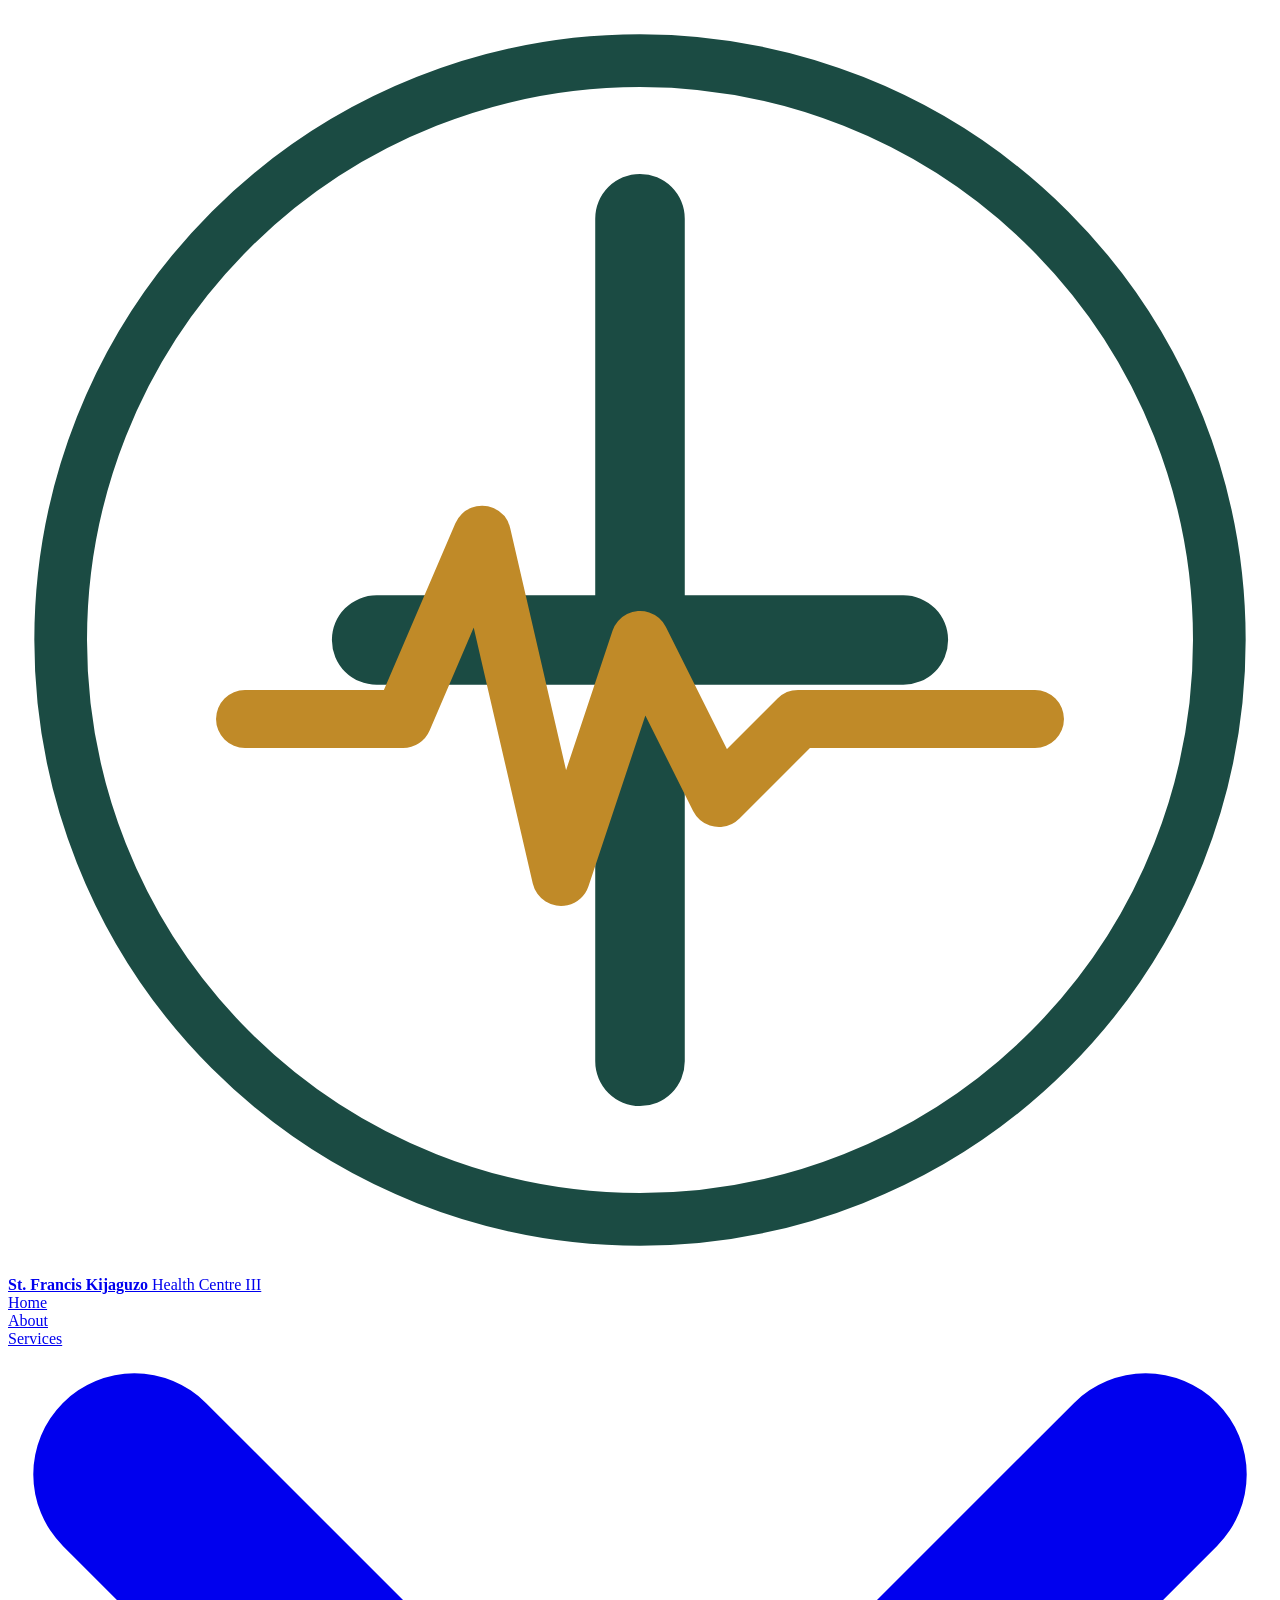
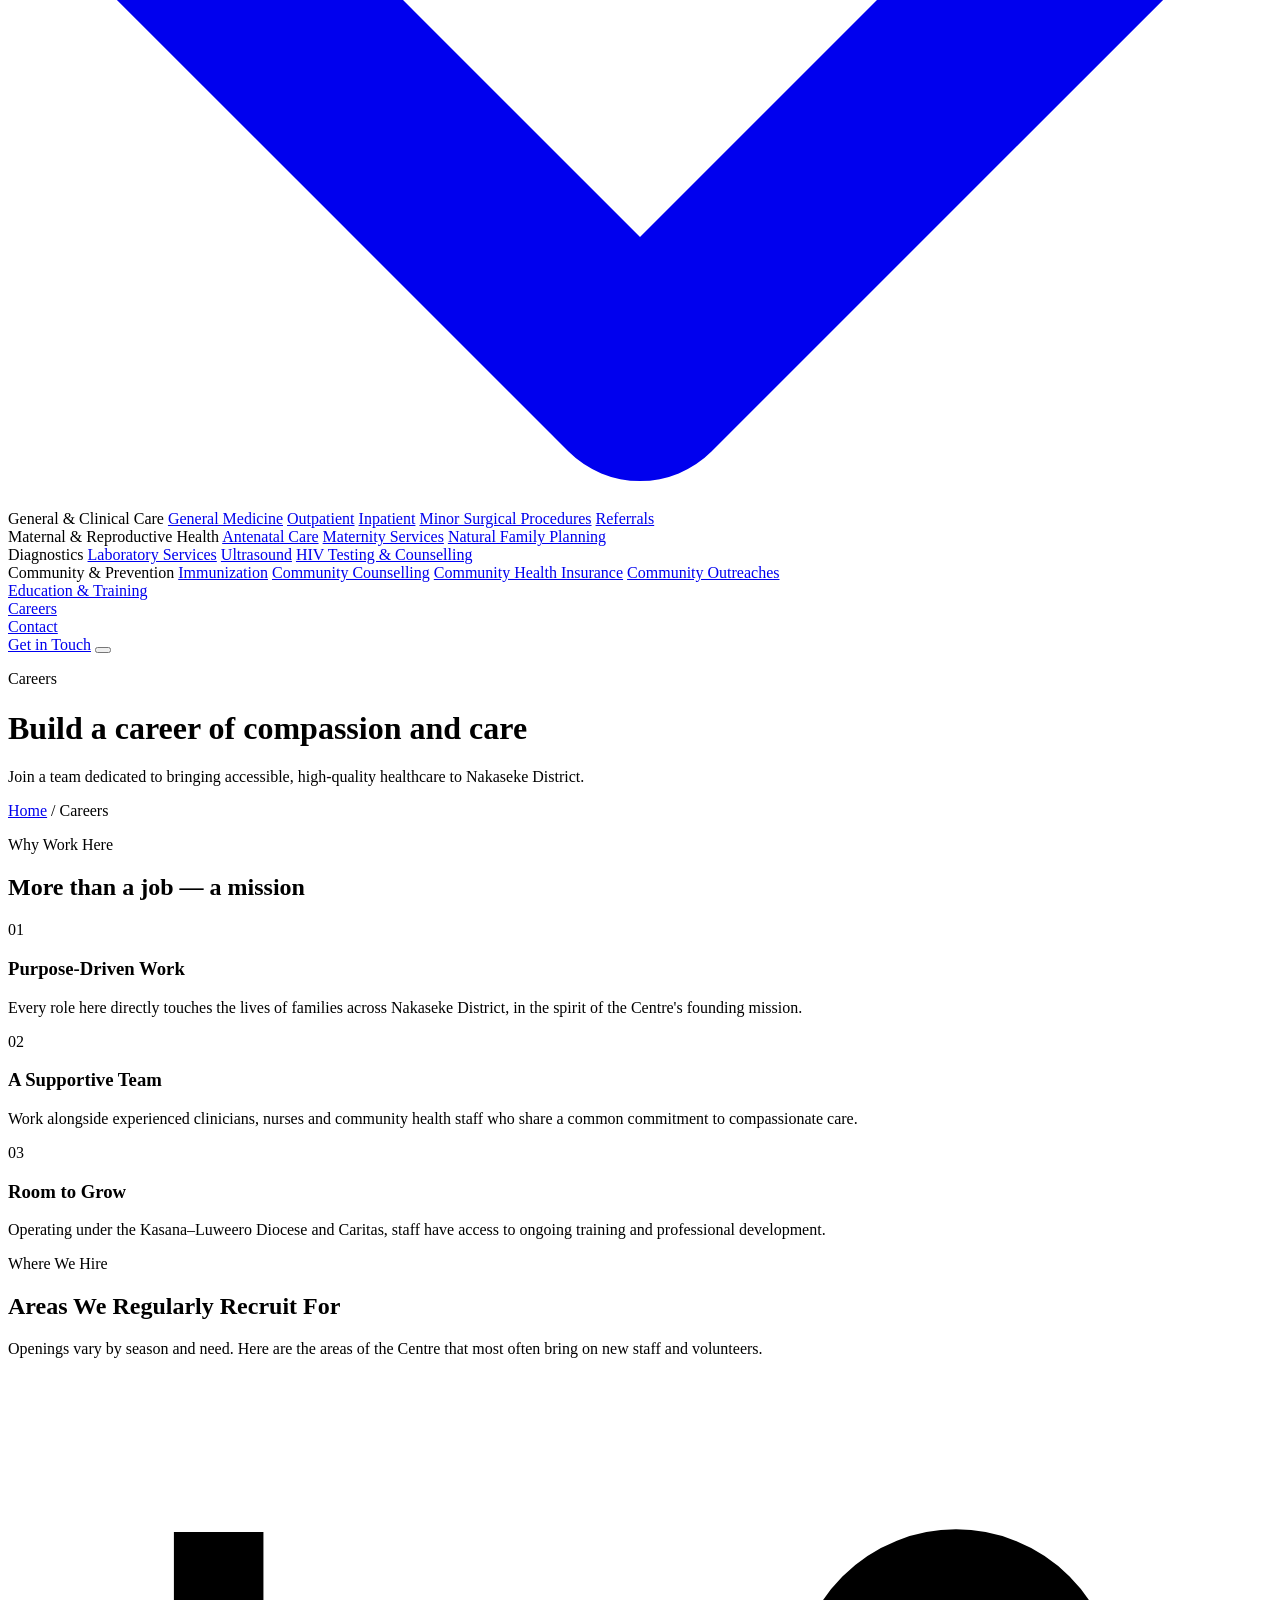
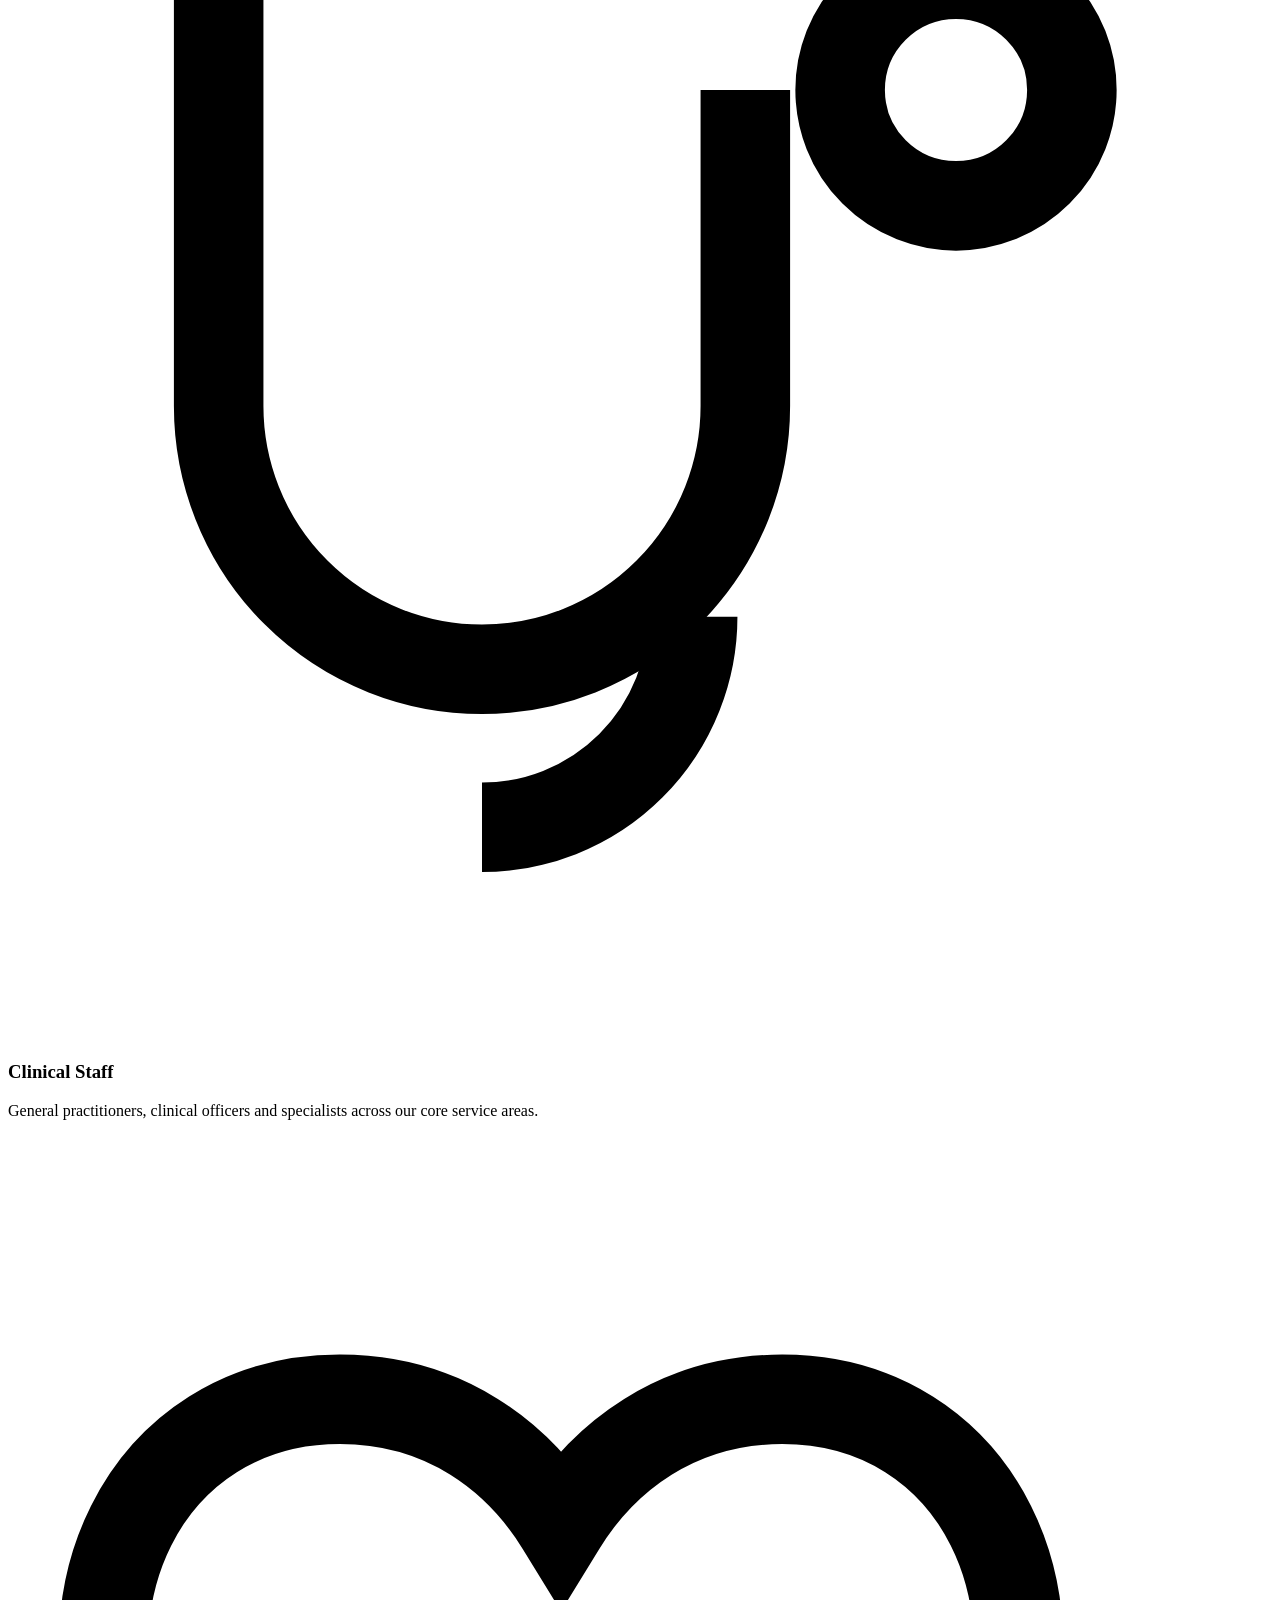
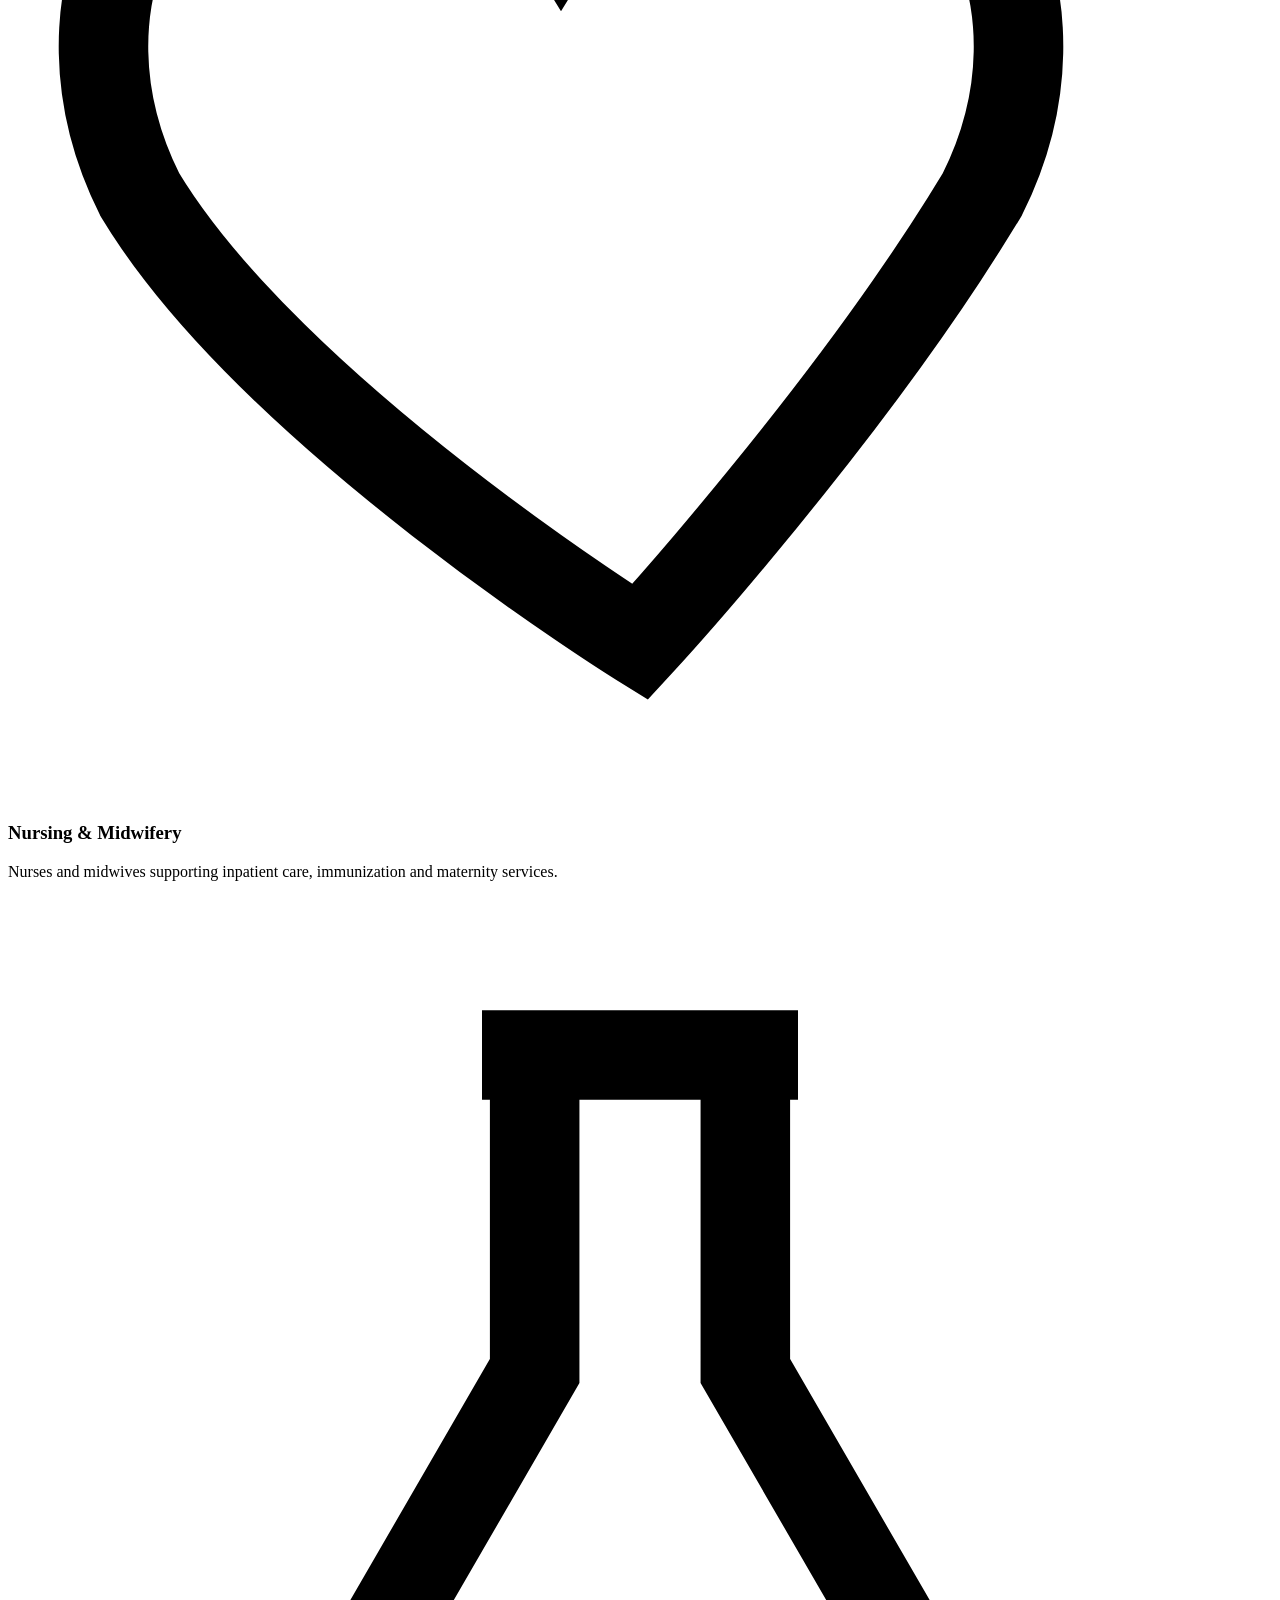
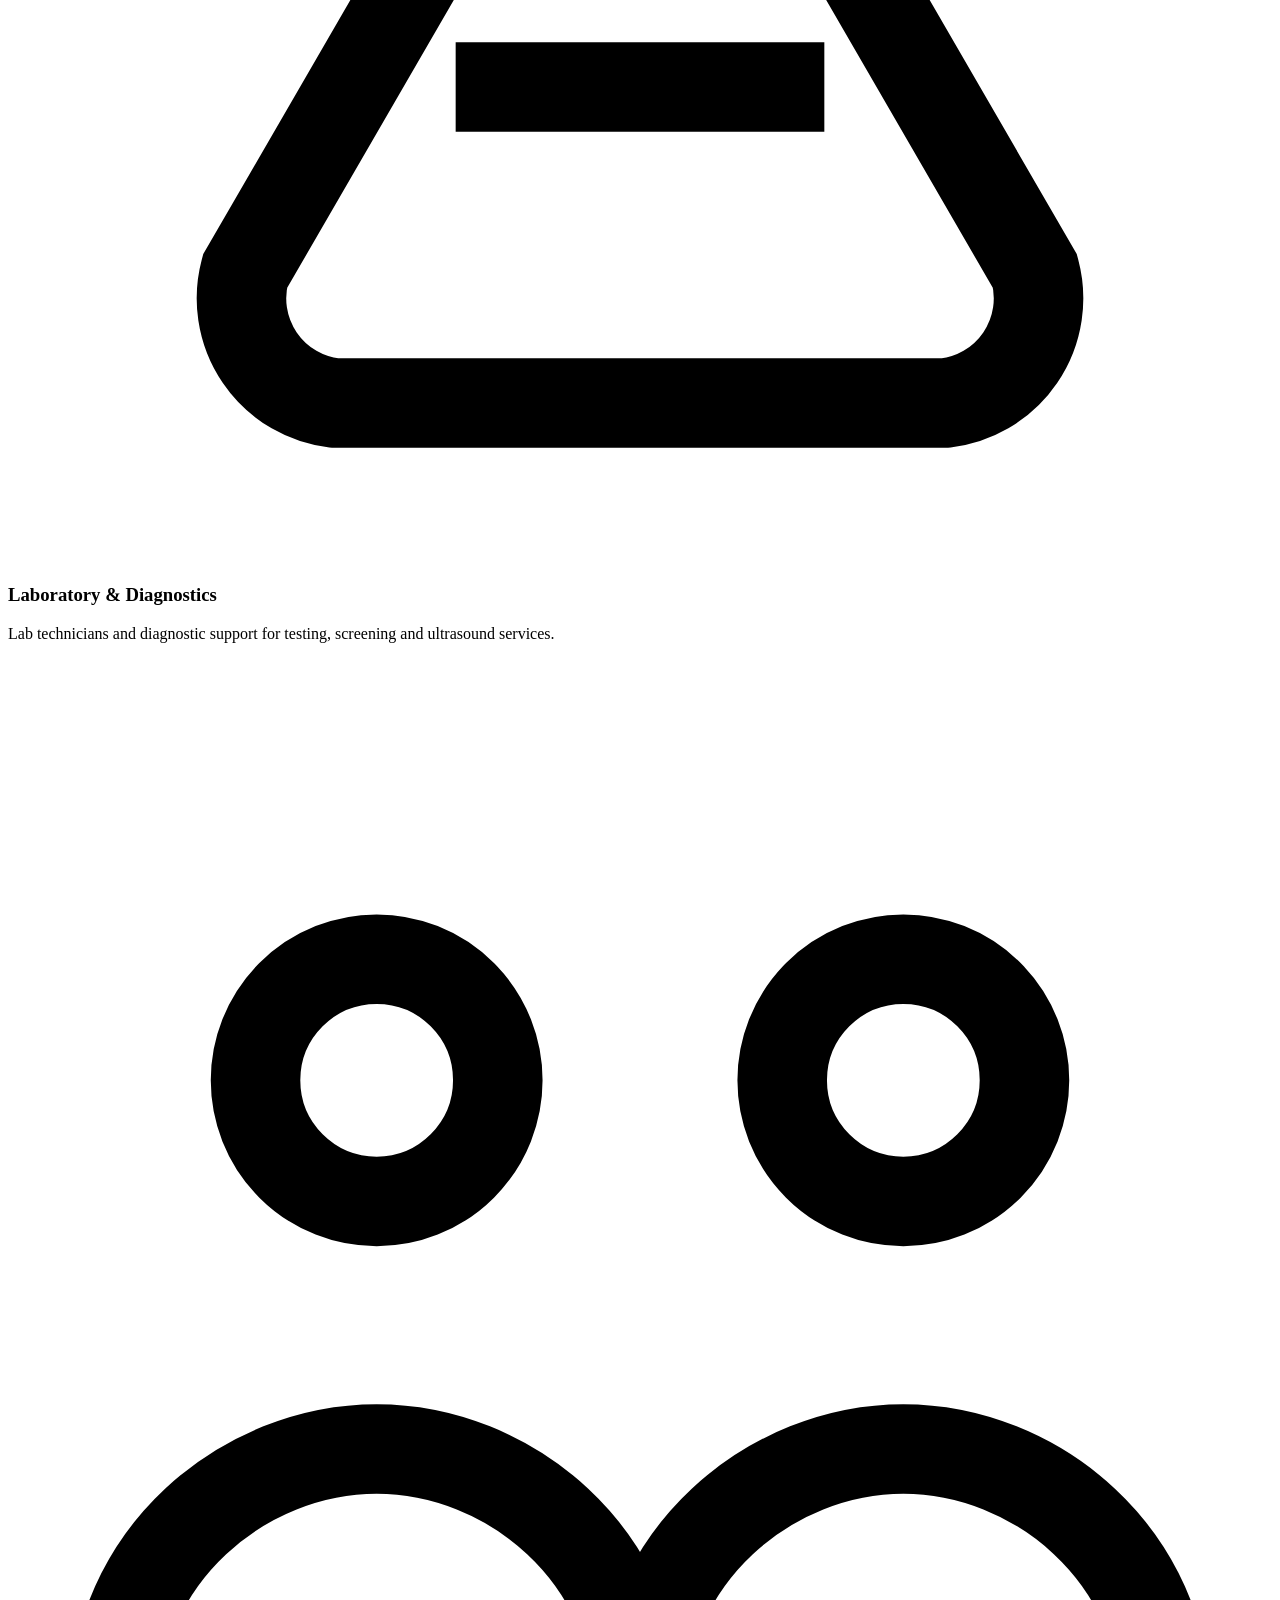
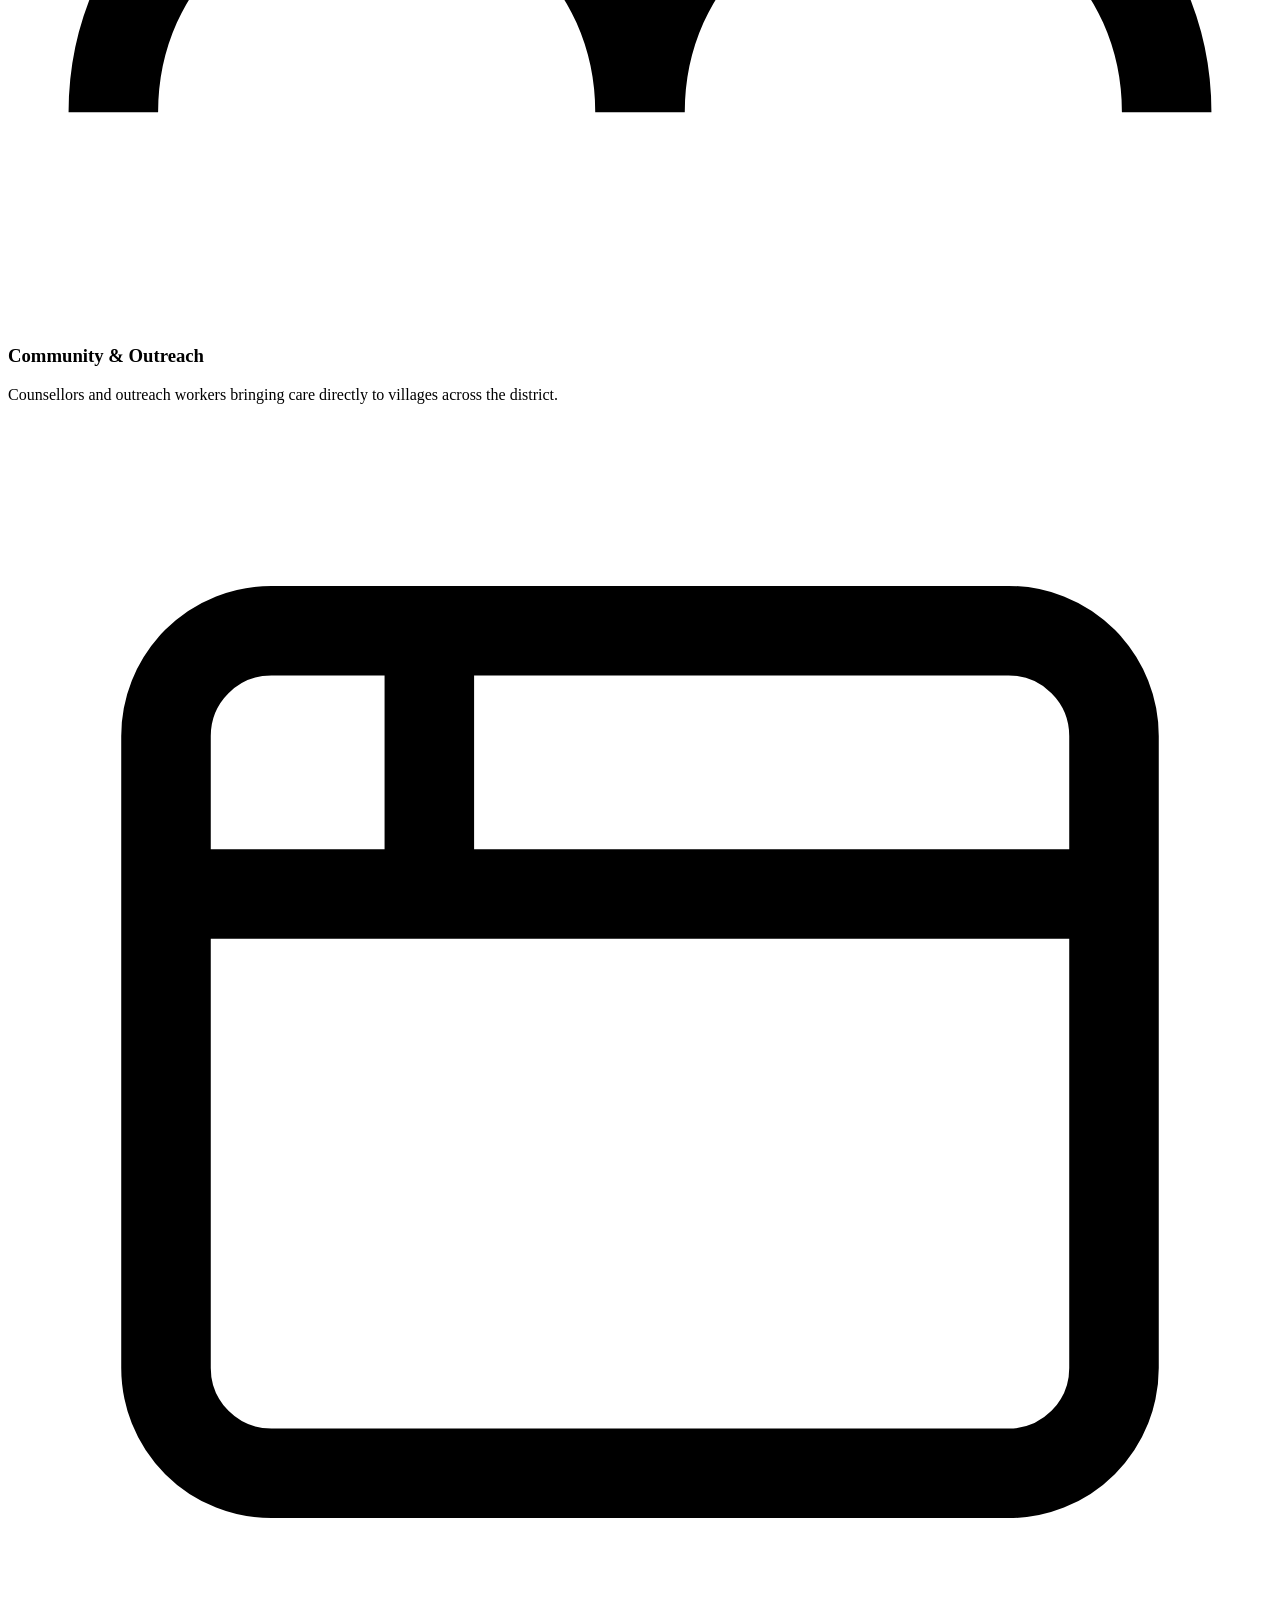
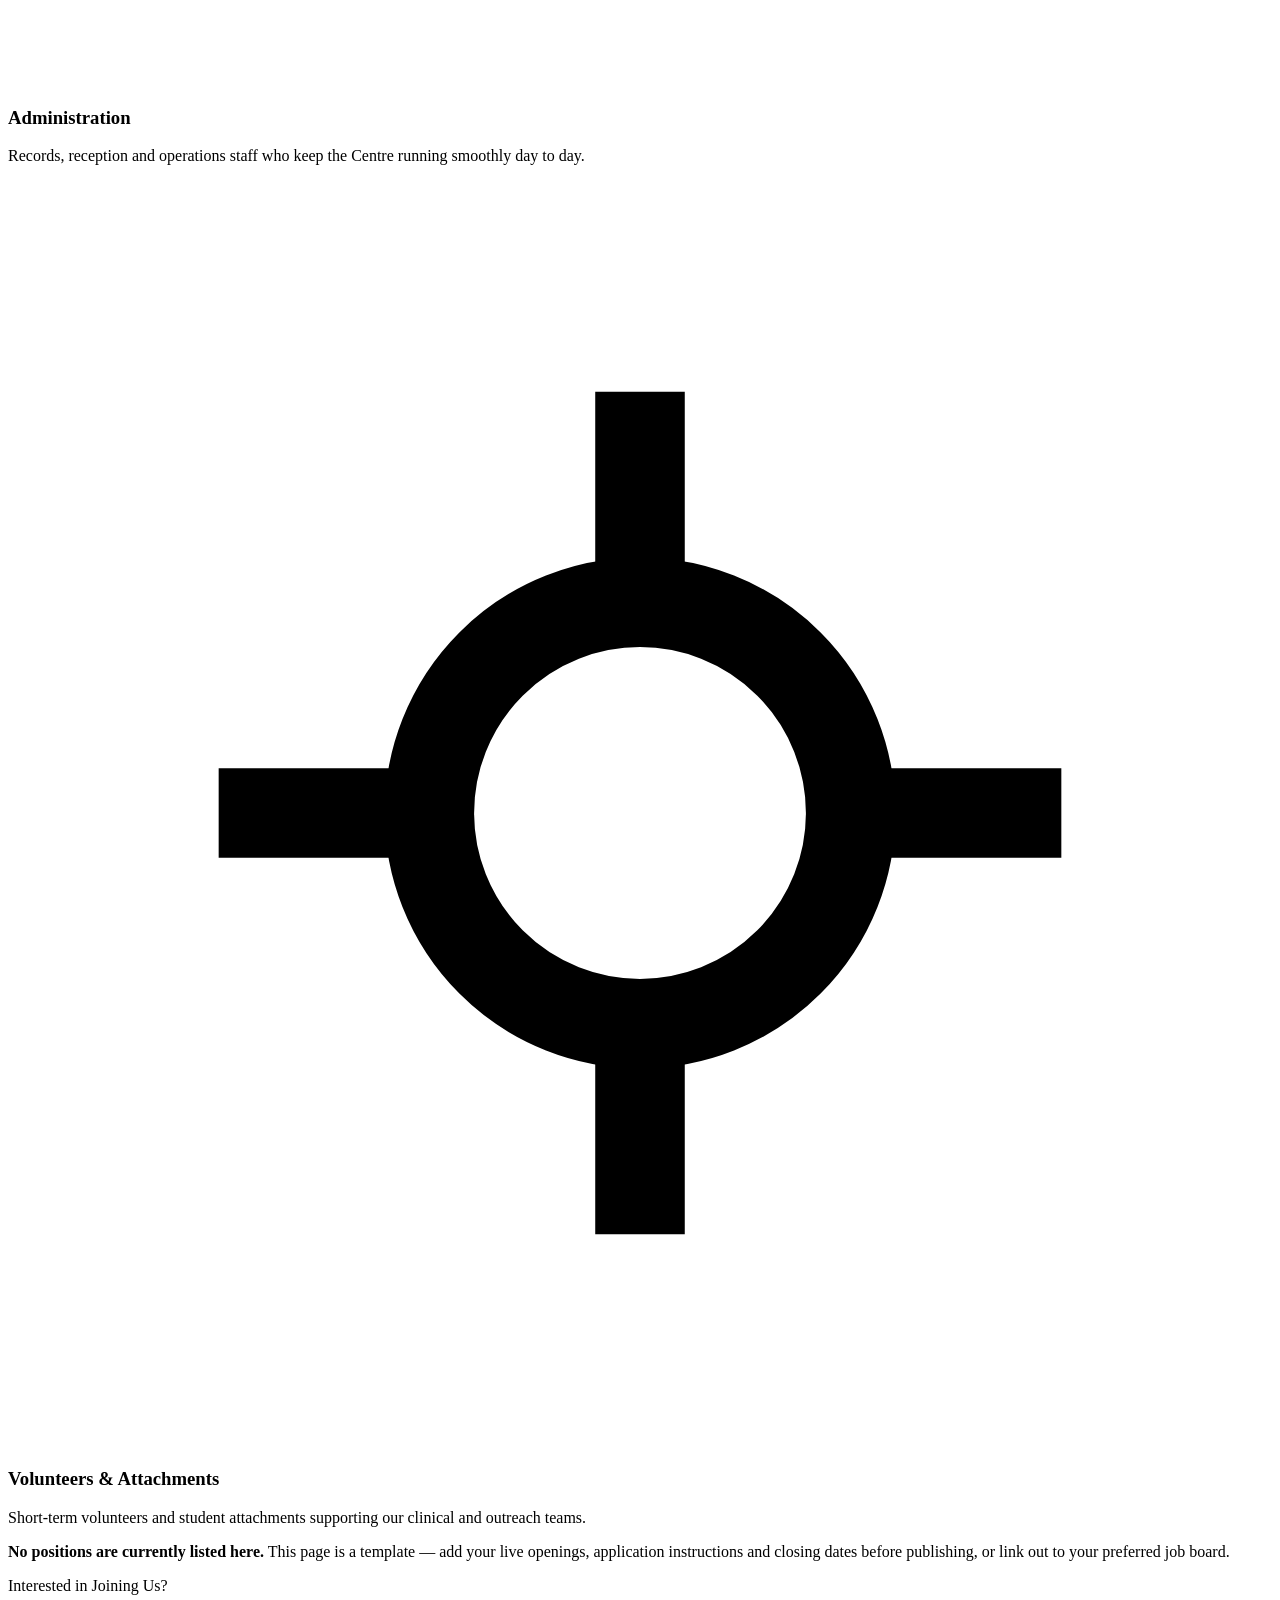
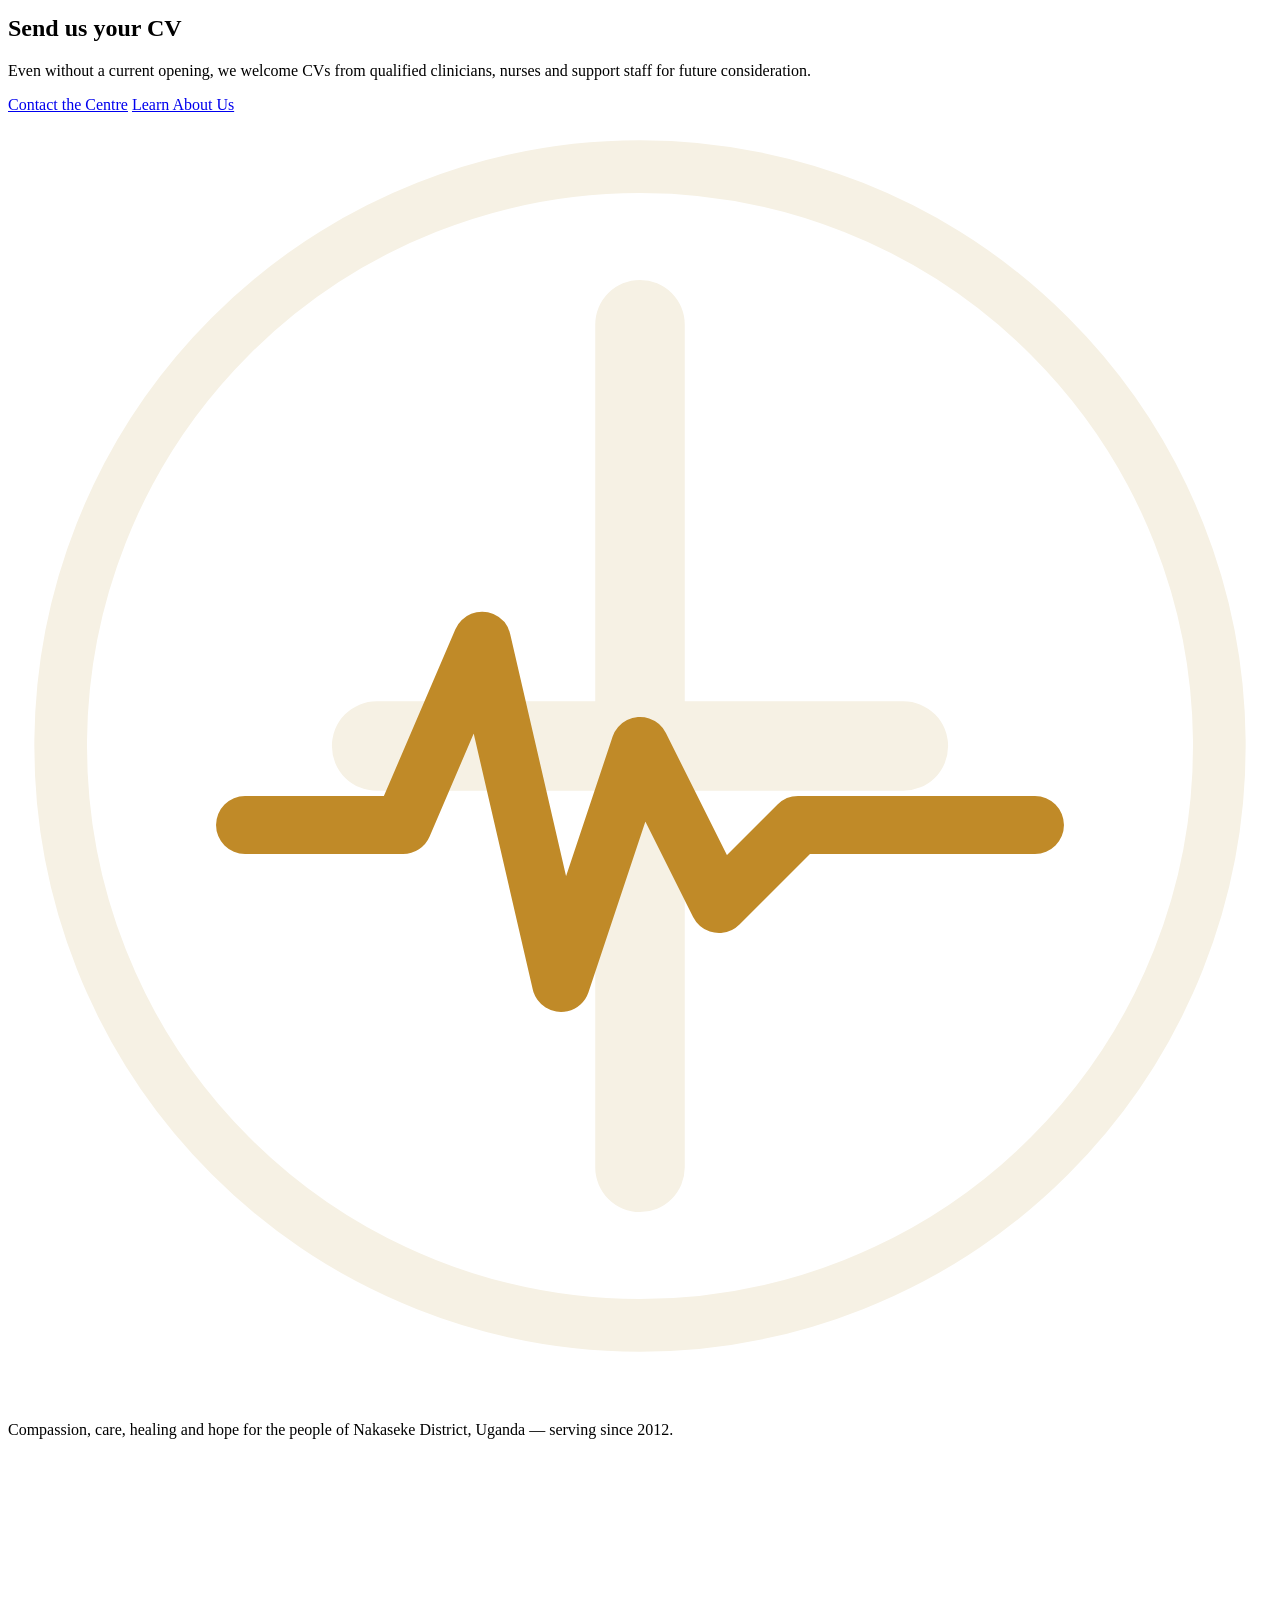
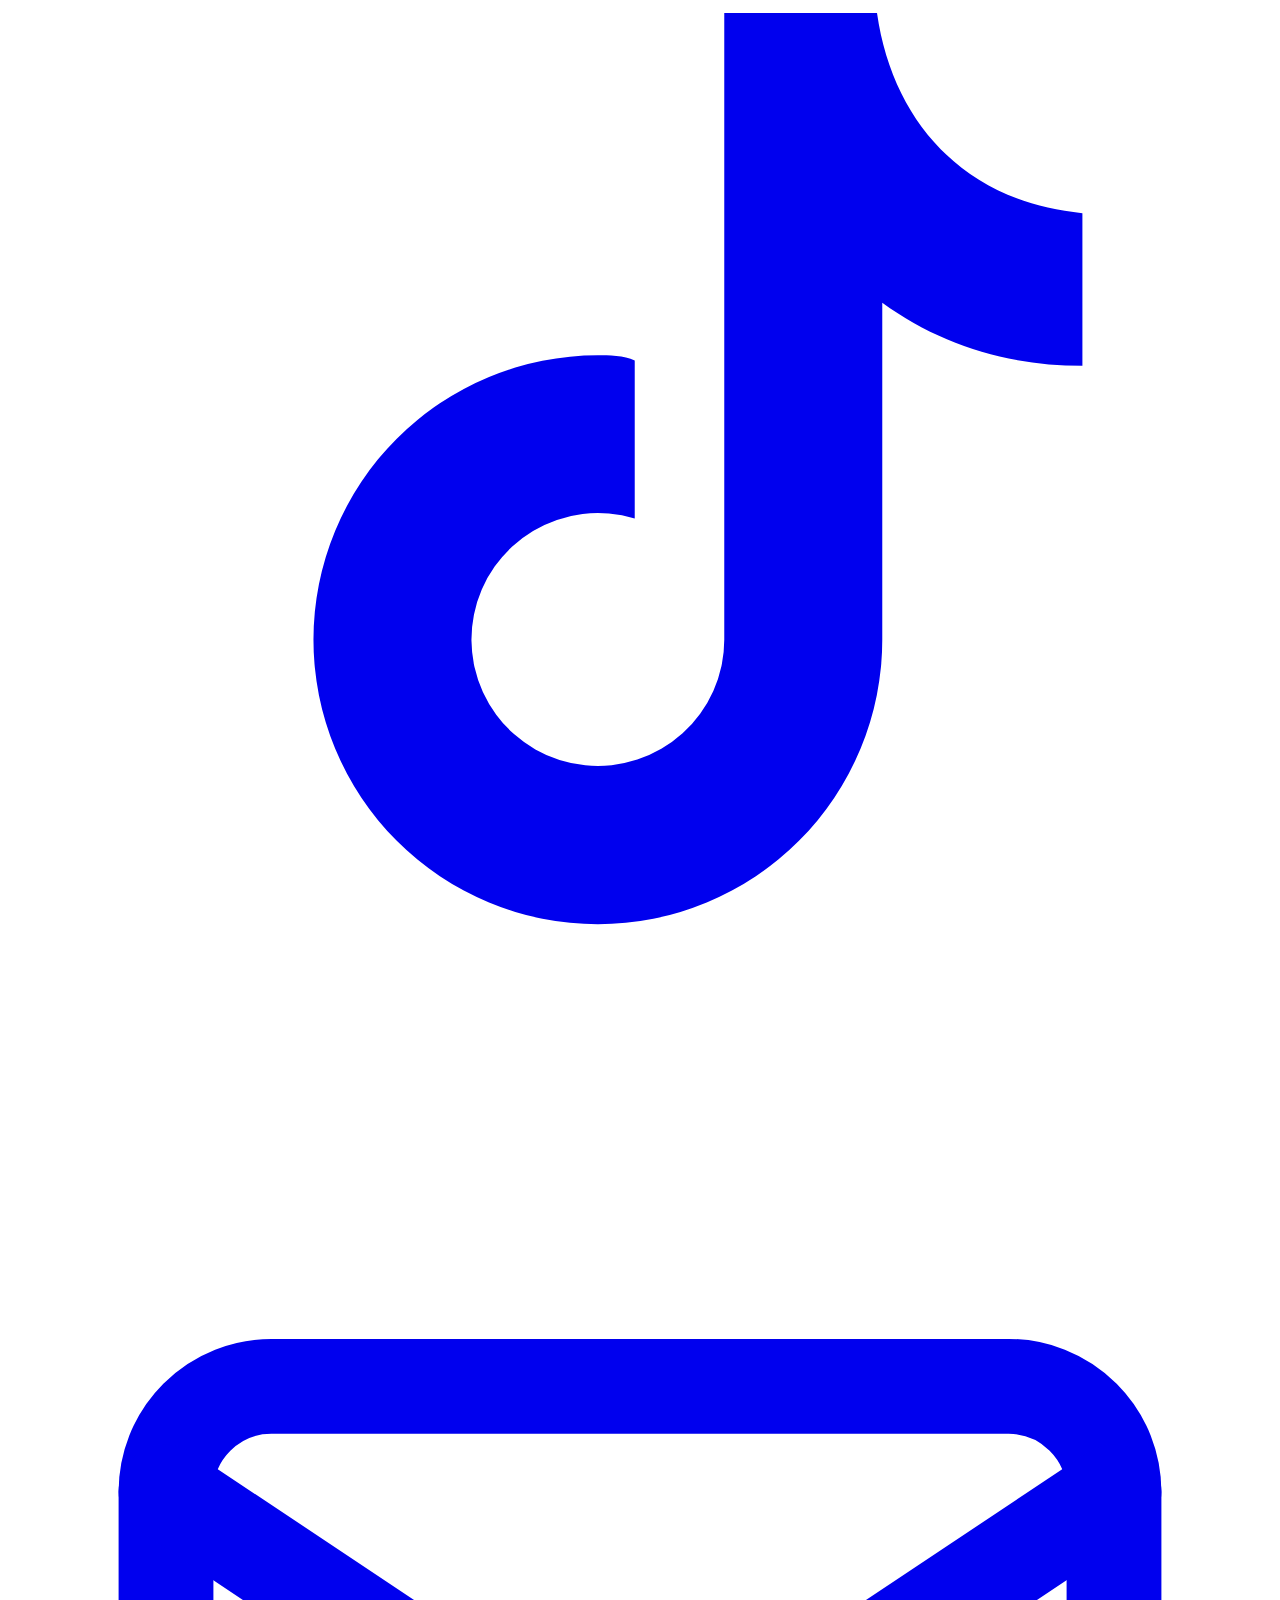
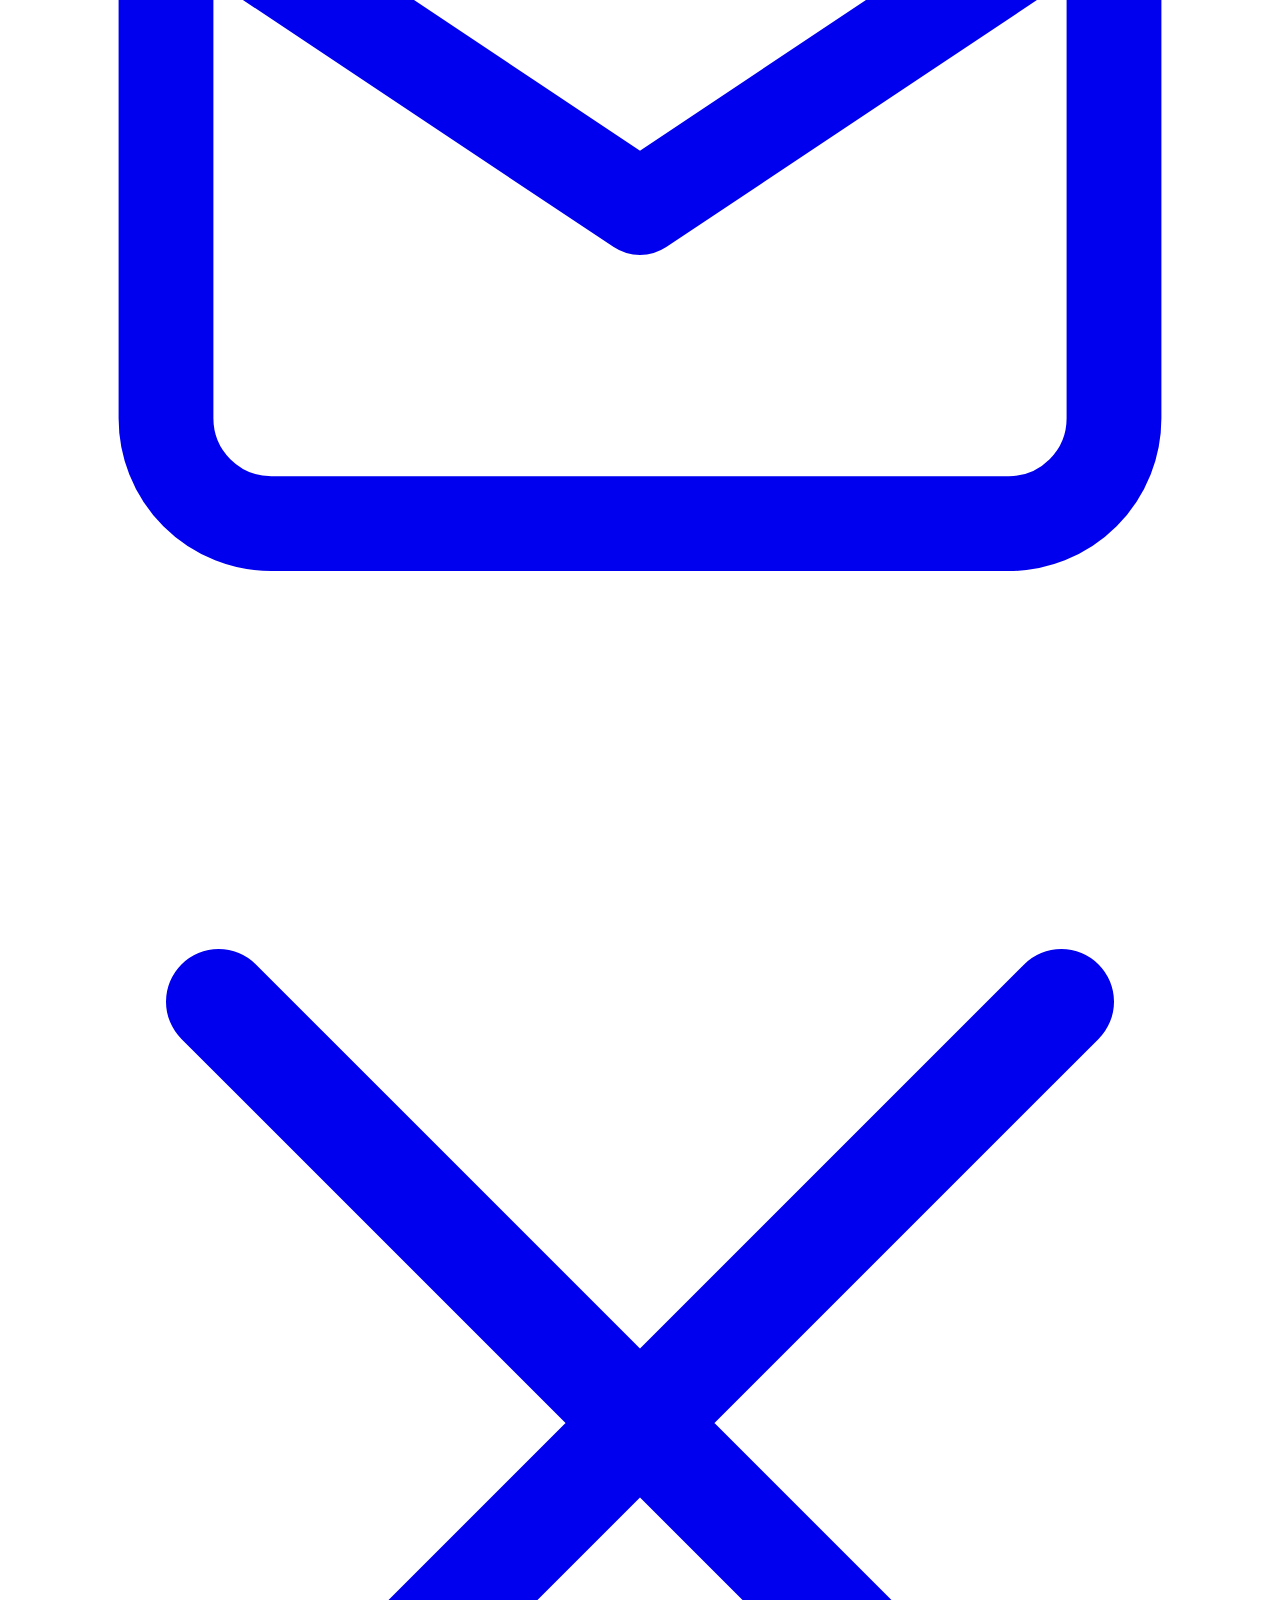
==== careers.html @ aebe0451 "Add files via upload" ====
<!DOCTYPE html>
<html lang="en">
<head>
<meta charset="UTF-8">
<meta name="viewport" content="width=device-width, initial-scale=1">
<title>Careers &mdash; St. Francis Kijaguzo Health Centre III</title>
<link rel="preconnect" href="https://fonts.googleapis.com">
<link rel="preconnect" href="https://fonts.gstatic.com" crossorigin>
<link href="https://fonts.googleapis.com/css2?family=Fraunces:opsz,wght@9..144,300;9..144,400;9..144,500;9..144,600;9..144,700&family=Source+Sans+3:wght@400;500;600;700&display=swap" rel="stylesheet">
<link rel="stylesheet" href="css/base.css">
<link rel="stylesheet" href="css/careers.css">
</head>
<body>

<header id="siteHeader">
  <div class="nav">
    <a class="brand" href="index.html">
      <svg viewBox="0 0 48 48" fill="none" xmlns="http://www.w3.org/2000/svg">
        <circle cx="24" cy="24" r="22" stroke="#1b4b43" stroke-width="2"/>
        <path d="M24 8 L24 40 M14 24 L34 24" stroke="#1b4b43" stroke-width="3.4" stroke-linecap="round"/>
        <path d="M9 27 L15 27 L18 20 L21 33 L24 24 L27 30 L30 27 L39 27" stroke="#c08a28" stroke-width="2.2" stroke-linecap="round" stroke-linejoin="round" fill="none"/>
      </svg>
      <span class="brand-text">
        <strong>St. Francis Kijaguzo</strong>
        <span>Health Centre III</span>
      </span>
    </a>
    <nav class="links">
      <div class="nav-item"><a href="index.html">Home</a></div>
      <div class="nav-item"><a href="about.html">About</a></div>
      <div class="nav-item has-dropdown">
        <a href="services.html">Services
          <svg class="caret" viewBox="0 0 10 6" fill="none"><path d="M1 1l4 4 4-4" stroke="currentColor" stroke-width="1.6" stroke-linecap="round" stroke-linejoin="round"/></svg>
        </a>
        <div class="dropdown">
          <div class="dd-col">
            <span class="dd-heading">General &amp; Clinical Care</span>
            <a href="services.html#general-care">General Medicine</a>
            <a href="services.html#general-care">Outpatient</a>
            <a href="services.html#general-care">Inpatient</a>
            <a href="services.html#general-care">Minor Surgical Procedures</a>
            <a href="services.html#general-care">Referrals</a>
          </div>
          <div class="dd-col">
            <span class="dd-heading">Maternal &amp; Reproductive Health</span>
            <a href="services.html#maternal-health">Antenatal Care</a>
            <a href="services.html#maternal-health">Maternity Services</a>
            <a href="services.html#maternal-health">Natural Family Planning</a>
          </div>
          <div class="dd-col">
            <span class="dd-heading">Diagnostics</span>
            <a href="services.html#diagnostics">Laboratory Services</a>
            <a href="services.html#diagnostics">Ultrasound</a>
            <a href="services.html#diagnostics">HIV Testing &amp; Counselling</a>
          </div>
          <div class="dd-col">
            <span class="dd-heading">Community &amp; Prevention</span>
            <a href="services.html#community">Immunization</a>
            <a href="services.html#community">Community Counselling</a>
            <a href="services.html#community">Community Health Insurance</a>
            <a href="services.html#community">Community Outreaches</a>
          </div>
        </div>
      </div>
      <div class="nav-item"><a href="education-training.html">Education &amp; Training</a></div>
      <div class="nav-item"><a href="careers.html" class="active">Careers</a></div>
      <div class="nav-item"><a href="contact.html">Contact</a></div>
    </nav>
    <a class="cta-btn header-cta" href="contact.html">Get in Touch</a>
    <button class="burger" id="burgerBtn" aria-label="Toggle menu" aria-expanded="false">
      <span></span><span></span><span></span>
    </button>
  </div>
</header>

<main>

  <div class="page-banner">
    <div class="wrap reveal in">
      <p class="eyebrow">Careers</p>
      <h1>Build a career of compassion and care</h1>
      <p>Join a team dedicated to bringing accessible, high-quality healthcare to Nakaseke District.</p>
      <div class="crumb"><a href="index.html">Home</a> / <span>Careers</span></div>
    </div>
  </div>

  <section class="why-work">
    <div class="wrap">
      <div class="section-head reveal">
        <p class="eyebrow">Why Work Here</p>
        <h2>More than a job &mdash; a mission</h2>
      </div>
      <div class="why-grid reveal">
        <div class="why-card">
          <div class="num">01</div>
          <h3>Purpose-Driven Work</h3>
          <p>Every role here directly touches the lives of families across Nakaseke District, in the spirit of the Centre's founding mission.</p>
        </div>
        <div class="why-card">
          <div class="num">02</div>
          <h3>A Supportive Team</h3>
          <p>Work alongside experienced clinicians, nurses and community health staff who share a common commitment to compassionate care.</p>
        </div>
        <div class="why-card">
          <div class="num">03</div>
          <h3>Room to Grow</h3>
          <p>Operating under the Kasana&ndash;Luweero Diocese and Caritas, staff have access to ongoing training and professional development.</p>
        </div>
      </div>
    </div>
  </section>

  <section class="areas">
    <div class="wrap">
      <div class="section-head reveal">
        <p class="eyebrow">Where We Hire</p>
        <h2>Areas We Regularly Recruit For</h2>
        <p>Openings vary by season and need. Here are the areas of the Centre that most often bring on new staff and volunteers.</p>
      </div>
      <div class="area-grid reveal">
        <div class="area-card">
          <svg class="ic" viewBox="0 0 24 24" fill="none" stroke="currentColor" stroke-width="1.7"><path d="M4 3v9a5 5 0 0 0 10 0V6"/><circle cx="18" cy="6" r="2.2"/><path d="M9 20a4 4 0 0 0 4-4"/></svg>
          <h3>Clinical Staff</h3>
          <p>General practitioners, clinical officers and specialists across our core service areas.</p>
        </div>
        <div class="area-card">
          <svg class="ic" viewBox="0 0 24 24" fill="none" stroke="currentColor" stroke-width="1.7"><path d="M12 21s-7-4.35-9.5-8.5C.7 8.9 2.6 5 6.3 5c2 0 3.4 1.1 4.2 2.4C11.3 6.1 12.7 5 14.7 5c3.7 0 5.6 3.9 3.8 7.5C16 16.65 12 21 12 21z"/></svg>
          <h3>Nursing &amp; Midwifery</h3>
          <p>Nurses and midwives supporting inpatient care, immunization and maternity services.</p>
        </div>
        <div class="area-card">
          <svg class="ic" viewBox="0 0 24 24" fill="none" stroke="currentColor" stroke-width="1.7"><path d="M9 3h6M10 3v6l-5.5 9.5A2 2 0 0 0 6.2 21h11.6a2 2 0 0 0 1.7-2.5L14 9V3"/><path d="M8.5 15h7"/></svg>
          <h3>Laboratory &amp; Diagnostics</h3>
          <p>Lab technicians and diagnostic support for testing, screening and ultrasound services.</p>
        </div>
        <div class="area-card">
          <svg class="ic" viewBox="0 0 24 24" fill="none" stroke="currentColor" stroke-width="1.7"><circle cx="7" cy="8" r="2.3"/><circle cx="17" cy="8" r="2.3"/><path d="M2 20c0-3 2.5-5 5-5s5 2 5 5M12 20c0-3 2.5-5 5-5s5 2 5 5"/></svg>
          <h3>Community &amp; Outreach</h3>
          <p>Counsellors and outreach workers bringing care directly to villages across the district.</p>
        </div>
        <div class="area-card">
          <svg class="ic" viewBox="0 0 24 24" fill="none" stroke="currentColor" stroke-width="1.7"><rect x="3" y="4" width="18" height="16" rx="2"/><path d="M3 9h18M8 4v5"/></svg>
          <h3>Administration</h3>
          <p>Records, reception and operations staff who keep the Centre running smoothly day to day.</p>
        </div>
        <div class="area-card">
          <svg class="ic" viewBox="0 0 24 24" fill="none" stroke="currentColor" stroke-width="1.7"><path d="M4 4l16 16M20 4L4 20" opacity="0"/><path d="M12 4v4M12 16v4M4 12h4M16 12h4"/><circle cx="12" cy="12" r="4"/></svg>
          <h3>Volunteers &amp; Attachments</h3>
          <p>Short-term volunteers and student attachments supporting our clinical and outreach teams.</p>
        </div>
      </div>
      <div class="notice reveal">
        <strong>No positions are currently listed here.</strong> This page is a template &mdash; add your live openings, application instructions and closing dates before publishing, or link out to your preferred job board.
      </div>
    </div>
  </section>

  <section class="apply-cta">
    <div class="wrap inner reveal">
      <p class="eyebrow" style="color:var(--gold);">Interested in Joining Us?</p>
      <h2>Send us your CV</h2>
      <p>Even without a current opening, we welcome CVs from qualified clinicians, nurses and support staff for future consideration.</p>
      <div class="btnrow">
        <a class="cta-btn" href="contact.html">Contact the Centre</a>
        <a class="cta-outline" href="about.html">Learn About Us</a>
      </div>
    </div>
  </section>

</main>

<footer>
  <div class="wrap">
    <div class="f-brand">
      <svg viewBox="0 0 48 48" fill="none" xmlns="http://www.w3.org/2000/svg">
        <circle cx="24" cy="24" r="22" stroke="#f6f1e4" stroke-width="2"/>
        <path d="M24 8 L24 40 M14 24 L34 24" stroke="#f6f1e4" stroke-width="3.4" stroke-linecap="round"/>
        <path d="M9 27 L15 27 L18 20 L21 33 L24 24 L27 30 L30 27 L39 27" stroke="#c08a28" stroke-width="2.2" stroke-linecap="round" stroke-linejoin="round" fill="none"/>
      </svg>
      <div>
        <strong style="font-family:'Fraunces',serif;color:#fff;font-size:18px;">St. Francis Kijaguzo Health Centre III</strong>
        <p>Compassion, care, healing and hope for the people of Nakaseke District, Uganda &mdash; serving since 2012.</p>
        <div class="f-social" aria-label="Social media">
          <a href="#" target="_blank" rel="noopener" aria-label="TikTok">
            <svg viewBox="0 0 24 24" fill="currentColor"><path d="M16.5 3c.3 2.1 1.7 3.6 3.9 3.8v2.9c-1.4 0-2.7-.4-3.8-1.2v6.4a5.4 5.4 0 1 1-5.4-5.4c.2 0 .5 0 .7.1v3a2.4 2.4 0 1 0 1.7 2.3V3h3z"/></svg>
          </a>
          <a href="#" aria-label="Email">
            <svg viewBox="0 0 24 24" fill="none" stroke="currentColor" stroke-width="1.8" stroke-linecap="round" stroke-linejoin="round"><rect x="3" y="5" width="18" height="14" rx="2"/><path d="M3 7l9 6 9-6"/></svg>
          </a>
          <a href="#" target="_blank" rel="noopener" aria-label="X (Twitter)">
            <svg viewBox="0 0 24 24" fill="none" stroke="currentColor" stroke-width="2" stroke-linecap="round"><path d="M4 4l16 16M20 4L4 20"/></svg>
          </a>
          <a href="#" target="_blank" rel="noopener" aria-label="WhatsApp">
            <svg viewBox="0 0 24 24" fill="currentColor"><path d="M12 2a10 10 0 0 0-8.6 15L2 22l5.2-1.4A10 10 0 1 0 12 2zm5.6 14.3c-.2.7-1.4 1.3-2 1.4-.5.1-1.2.2-3.8-.8-3.2-1.3-5.3-4.5-5.5-4.7-.2-.2-1.3-1.7-1.3-3.3 0-1.6.8-2.3 1.1-2.7.3-.3.7-.4 1-.4h.7c.2 0 .5 0 .7.6.3.7.9 2.2 1 2.4.1.2.2.4 0 .6-.1.2-.2.4-.4.6l-.5.6c-.2.2-.3.4-.1.7.2.3.9 1.5 2 2.4 1.4 1.2 2.5 1.6 2.9 1.8.3.1.5.1.7-.1.2-.2.7-.8.9-1.1.2-.3.4-.2.7-.1.3.1 1.8.9 2.1 1 .3.1.5.2.6.3.1.2.1.9-.1 1.6z"/></svg>
          </a>
          <a href="#" target="_blank" rel="noopener" aria-label="Facebook">
            <svg viewBox="0 0 24 24" fill="currentColor"><path d="M13.5 21v-8.2h2.7l.4-3.2h-3.1V7.5c0-.9.3-1.6 1.6-1.6h1.7V3.1C16.5 3 15.5 3 14.4 3c-2.5 0-4.2 1.5-4.2 4.3v2.3H7.5v3.2h2.7V21h3.3z"/></svg>
          </a>
        </div>
      </div>
    </div>
    <div>
      <h4>Explore</h4>
      <ul>
        <li><a href="index.html">Home</a></li>
        <li><a href="about.html">About Us</a></li>
        <li><a href="services.html">Services</a></li>
        <li><a href="education-training.html">Education &amp; Training</a></li>
        <li><a href="careers.html">Careers</a></li>
        <li><a href="contact.html">Contact Us</a></li>
      </ul>
    </div>
    <div>
      <h4>Our Services</h4>
      <ul>
        <li><a href="services.html#general-care">General &amp; Clinical Care</a></li>
        <li><a href="services.html#maternal-health">Maternal Health</a></li>
        <li><a href="services.html#diagnostics">Diagnostics</a></li>
        <li><a href="services.html#community">Community &amp; Prevention</a></li>
      </ul>
    </div>
  </div>
  <div class="f-bottom">
    <span>&copy; 2026 St. Francis Kijaguzo Health Centre III. All rights reserved.</span>
    <span>Semuto Town Council, Nakaseke District, Uganda</span>
  </div>
</footer>

<script src="js/main.js"></script>
</body>
</html>
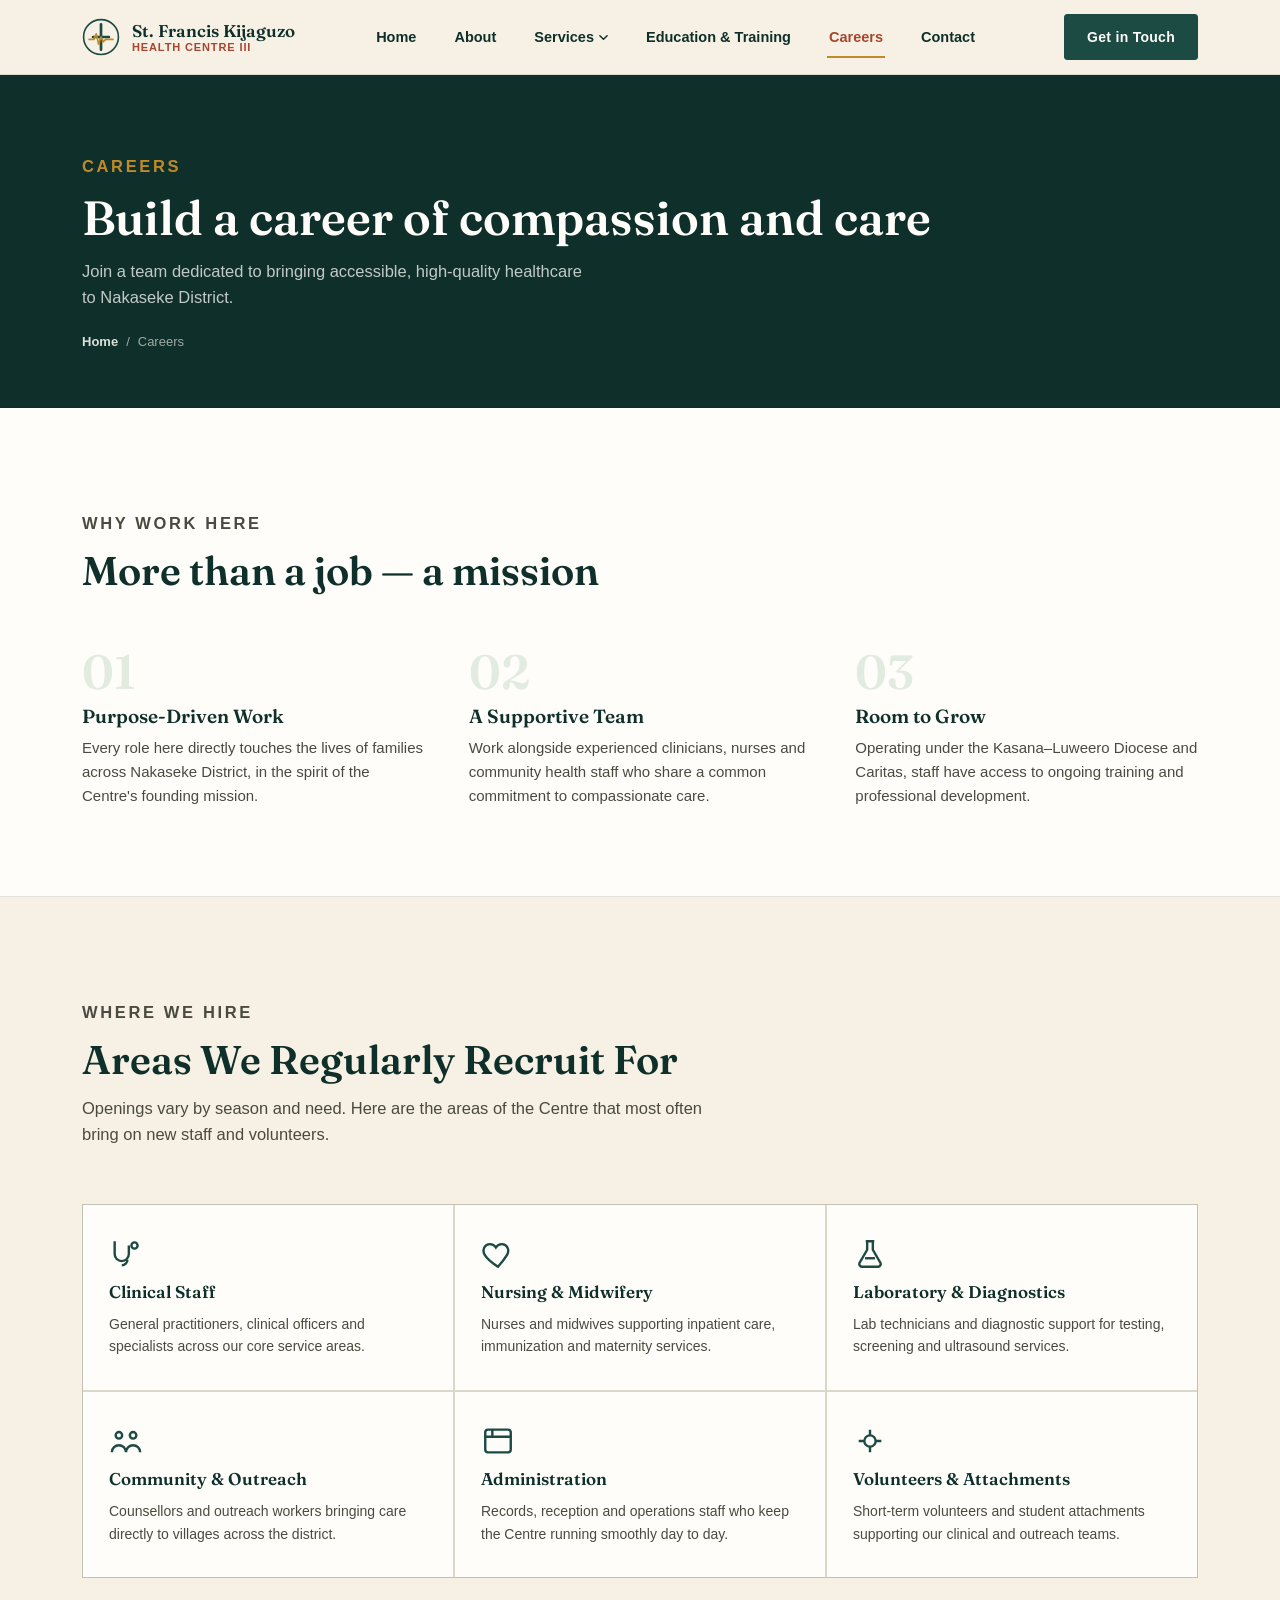
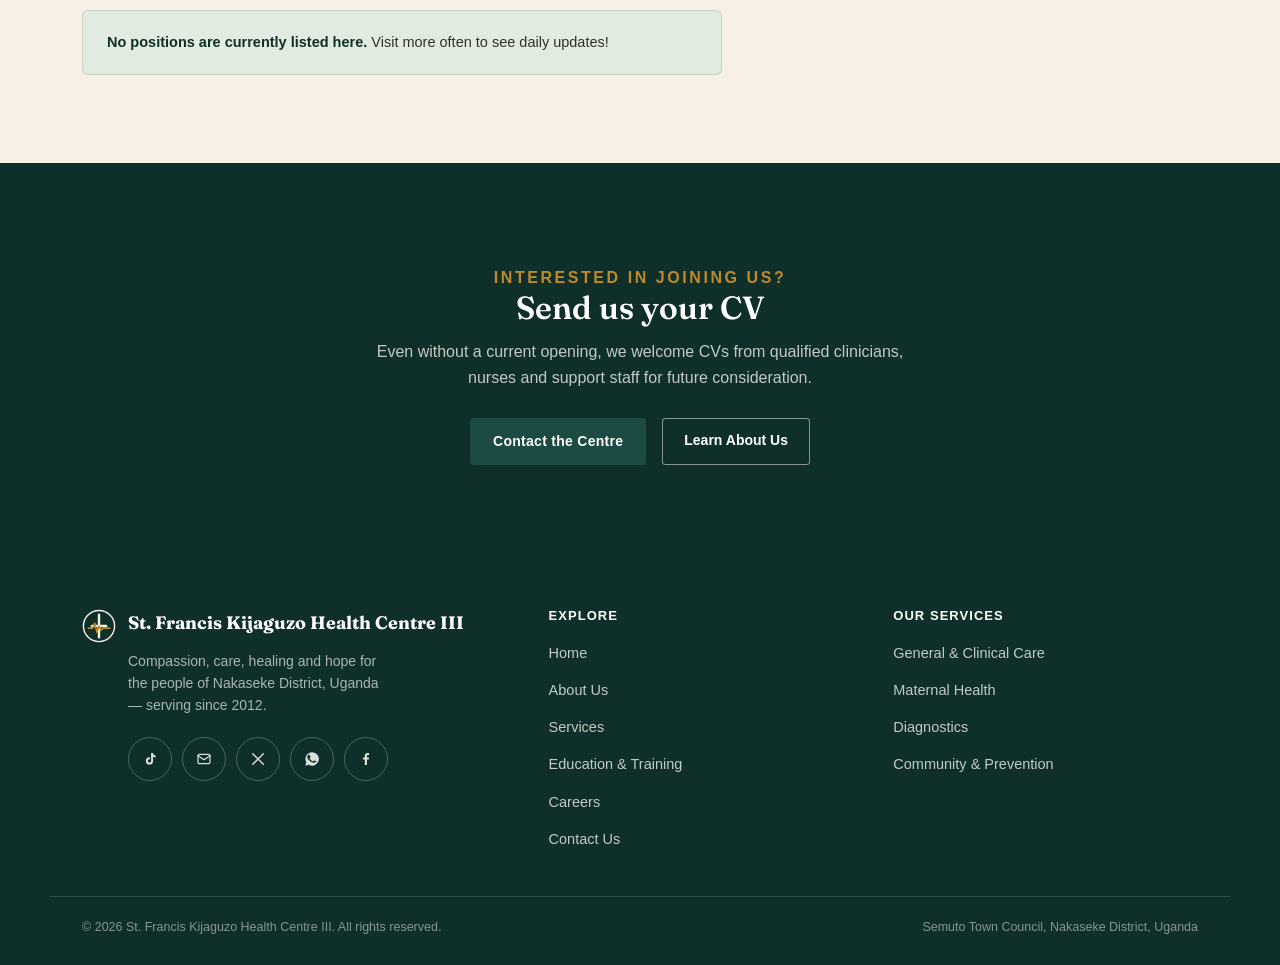
==== commit f348b276: "Add files via upload" ====
--- a/careers.html
+++ b/careers.html
@@ -150,7 +150,7 @@
         </div>
       </div>
       <div class="notice reveal">
-        <strong>No positions are currently listed here.</strong> This page is a template &mdash; add your live openings, application instructions and closing dates before publishing, or link out to your preferred job board.
+        <strong>No positions are currently listed here.</strong> Visit more often to see daily updates!
       </div>
     </div>
   </section>
--- a/css/base.css
+++ b/css/base.css
@@ -0,0 +1,545 @@
+/* ============================================================
+   BASE.CSS
+   Shared design tokens, reset, typography, header/nav, footer.
+   Loaded on every page. Page-specific styles live in their own
+   /css/<page>.css file.
+   ============================================================ */
+
+:root {
+  --ink: #1a1a16;
+  --paper: #f6f1e4;
+  --white: #fffdf9;
+  --pine: #1b4b43;
+  --pine-deep: #0f2f2a;
+  --gold: #c08a28;
+  --clay: #a6462f;
+  --sage: #e2ebdf;
+  --line: rgba(26, 26, 22, 0.12);
+  --max: 1180px;
+}
+
+* {
+  box-sizing: border-box;
+}
+html {
+  scroll-behavior: smooth;
+}
+body {
+  margin: 0;
+  background: var(--paper);
+  color: var(--ink);
+  font-family: "Source Sans 3", sans-serif;
+  font-size: 17px;
+  line-height: 1.6;
+  -webkit-font-smoothing: antialiased;
+}
+h1,
+h2,
+h3,
+h4 {
+  font-family: "Fraunces", serif;
+  font-weight: 600;
+  line-height: 1.08;
+  margin: 0;
+  color: var(--pine-deep);
+}
+p {
+  margin: 0;
+}
+a {
+  color: inherit;
+  text-decoration: none;
+}
+img {
+  max-width: 100%;
+  display: block;
+}
+ul {
+  margin: 0;
+  padding: 0;
+}
+
+.wrap {
+  max-width: var(--max);
+  margin: 0 auto;
+  padding: 0 32px;
+}
+
+.eyebrow {
+  font-family: "Source Sans 3", sans-serif;
+  font-weight: 700;
+  font-size: 12.5px;
+  letter-spacing: 0.16em;
+  text-transform: uppercase;
+  color: var(--clay);
+}
+
+.section-head {
+  max-width: 640px;
+  margin-bottom: 56px;
+}
+.section-head h2 {
+  font-size: clamp(28px, 3.4vw, 40px);
+  margin-top: 12px;
+}
+.section-head p {
+  margin-top: 14px;
+  color: #4a4a40;
+  font-size: 16.5px;
+}
+
+.cta-btn {
+  display: inline-block;
+  background: var(--pine);
+  color: var(--white);
+  padding: 11px 22px;
+  border-radius: 3px;
+  font-weight: 600;
+  font-size: 14px;
+  letter-spacing: 0.02em;
+  border: 1px solid var(--pine);
+  transition:
+    background 0.2s ease,
+    color 0.2s ease,
+    transform 0.2s ease;
+  white-space: nowrap;
+}
+.cta-btn:hover {
+  background: var(--pine-deep);
+  transform: scale(1.06);
+}
+
+.cta-outline {
+  display: inline-block;
+  border: 1.5px solid var(--pine-deep);
+  color: var(--pine-deep);
+  padding: 10px 21px;
+  border-radius: 3px;
+  font-weight: 600;
+  font-size: 14px;
+  transition: all 0.2s ease;
+}
+.cta-outline:hover {
+  background: var(--pine-deep);
+  color: var(--white);
+  transform: scale(1.06);
+}
+
+:focus-visible {
+  outline: 2.5px solid var(--gold);
+  outline-offset: 3px;
+}
+
+/* ---------- reveal-on-scroll utility ---------- */
+.reveal {
+  opacity: 0;
+  transform: translateY(18px);
+  transition:
+    opacity 0.7s ease,
+    transform 0.7s ease;
+}
+.reveal.in {
+  opacity: 1;
+  transform: none;
+}
+
+@media (prefers-reduced-motion: reduce) {
+  html {
+    scroll-behavior: auto;
+  }
+  .reveal {
+    opacity: 1;
+    transform: none;
+    transition: none;
+  }
+  .cta-btn:hover,
+  .cta-outline:hover,
+  .burger:hover,
+  .hero-dot:hover,
+  button.submit:hover,
+  .f-social a:hover,
+  .hero-social a:hover,
+  .car-btn:hover,
+  .partner-dot:hover {
+    transform: none;
+  }
+}
+
+/* ============================================================
+   HEADER / NAV
+   ============================================================ */
+header {
+  position: sticky;
+  top: 0;
+  z-index: 60;
+  background: rgba(246, 241, 228, 0.94);
+  backdrop-filter: blur(8px);
+  border-bottom: 1px solid var(--line);
+}
+.nav {
+  max-width: var(--max);
+  margin: 0 auto;
+  padding: 14px 32px;
+  display: flex;
+  align-items: center;
+  justify-content: space-between;
+  position: relative;
+}
+.brand {
+  display: flex;
+  align-items: center;
+  gap: 12px;
+}
+.brand svg {
+  width: 38px;
+  height: 38px;
+  flex: none;
+}
+.brand-text {
+  display: flex;
+  flex-direction: column;
+  line-height: 1.15;
+}
+.brand-text strong {
+  font-family: "Fraunces", serif;
+  font-size: 17px;
+  font-weight: 600;
+  color: var(--pine-deep);
+}
+.brand-text span {
+  font-size: 11px;
+  letter-spacing: 0.08em;
+  text-transform: uppercase;
+  color: var(--clay);
+  font-weight: 600;
+}
+
+nav.links {
+  display: flex;
+  gap: 34px;
+  align-items: center;
+}
+nav.links > .nav-item {
+  position: relative;
+}
+nav.links > .nav-item > a {
+  display: inline-flex;
+  align-items: center;
+  gap: 5px;
+  font-size: 14.5px;
+  font-weight: 600;
+  color: var(--pine-deep);
+  padding: 6px 2px;
+  position: relative;
+}
+nav.links > .nav-item > a::after {
+  content: "";
+  position: absolute;
+  left: 0;
+  right: 0;
+  bottom: -3px;
+  height: 2px;
+  background: var(--gold);
+  transform: scaleX(0);
+  transform-origin: left;
+  transition: transform 0.25s ease;
+}
+nav.links > .nav-item > a:hover::after,
+nav.links > .nav-item > a.active::after {
+  transform: scaleX(1);
+}
+nav.links > .nav-item > a.active {
+  color: var(--clay);
+}
+.caret {
+  width: 9px;
+  height: 9px;
+  transition: transform 0.2s ease;
+  flex: none;
+}
+.nav-item.has-dropdown:hover .caret,
+.nav-item.has-dropdown:focus-within .caret {
+  transform: rotate(180deg);
+}
+
+/* dropdown (desktop mega-menu) */
+.dropdown {
+  position: absolute;
+  top: calc(100% + 14px);
+  left: 50%;
+  transform: translateX(-50%);
+  background: var(--white);
+  border: 1px solid var(--line);
+  border-radius: 6px;
+  box-shadow: 0 18px 40px rgba(15, 47, 42, 0.14);
+  padding: 26px 28px;
+  display: grid;
+  grid-template-columns: repeat(4, 168px);
+  gap: 26px;
+  opacity: 0;
+  visibility: hidden;
+  transform: translate(-50%, 6px);
+  transition:
+    opacity 0.18s ease,
+    transform 0.18s ease,
+    visibility 0.18s ease;
+}
+.nav-item.has-dropdown:hover .dropdown,
+.nav-item.has-dropdown:focus-within .dropdown {
+  opacity: 1;
+  visibility: visible;
+  transform: translate(-50%, 0);
+}
+.dd-col {
+  display: flex;
+  flex-direction: column;
+  gap: 9px;
+}
+.dd-heading {
+  font-size: 11px;
+  letter-spacing: 0.08em;
+  text-transform: uppercase;
+  color: var(--clay);
+  font-weight: 700;
+  margin-bottom: 2px;
+}
+.dropdown a {
+  font-size: 13.5px;
+  color: #3a3a32;
+  font-weight: 500;
+  line-height: 1.35;
+}
+.dropdown a:hover {
+  color: var(--pine);
+}
+
+.header-cta {
+  margin-left: 8px;
+}
+
+.burger {
+  display: none;
+  background: none;
+  border: none;
+  cursor: pointer;
+  padding: 6px;
+  transition: transform 0.2s ease;
+}
+.burger:hover {
+  transform: scale(1.12);
+}
+.burger span {
+  display: block;
+  width: 24px;
+  height: 2px;
+  background: var(--pine-deep);
+  margin: 5px 0;
+  transition: 0.25s;
+}
+
+/* ---------- page title banner (used on non-home pages) ---------- */
+.page-banner {
+  background: var(--pine-deep);
+  color: var(--white);
+  padding: 64px 0 54px;
+  border-bottom: 1px solid var(--line);
+}
+.page-banner .eyebrow {
+  color: var(--gold);
+}
+.page-banner h1 {
+  color: var(--white);
+  font-size: clamp(32px, 4vw, 48px);
+  margin-top: 12px;
+}
+.page-banner p {
+  color: rgba(255, 253, 249, 0.75);
+  margin-top: 14px;
+  max-width: 56ch;
+  font-size: 16.5px;
+}
+.crumb {
+  display: flex;
+  gap: 8px;
+  align-items: center;
+  margin-top: 22px;
+  font-size: 13px;
+  color: rgba(255, 253, 249, 0.6);
+}
+.crumb a {
+  color: rgba(255, 253, 249, 0.85);
+  font-weight: 600;
+}
+.crumb a:hover {
+  color: var(--gold);
+}
+
+/* ============================================================
+   FOOTER
+   ============================================================ */
+footer {
+  background: var(--pine-deep);
+  color: rgba(255, 253, 249, 0.85);
+  padding: 56px 0 28px;
+}
+footer .wrap {
+  display: grid;
+  grid-template-columns: 1.4fr 1fr 1fr;
+  gap: 40px;
+}
+.f-brand {
+  display: flex;
+  gap: 12px;
+  align-items: flex-start;
+}
+.f-brand svg {
+  width: 34px;
+  height: 34px;
+  flex: none;
+}
+.f-brand p {
+  margin-top: 12px;
+  font-size: 14px;
+  max-width: 34ch;
+  color: rgba(255, 253, 249, 0.65);
+}
+.f-social {
+  display: flex;
+  gap: 10px;
+  margin-top: 20px;
+}
+.f-social a {
+  width: 44px;
+  height: 44px;
+  border-radius: 50%;
+  flex: none;
+  border: 1px solid rgba(255, 253, 249, 0.25);
+  display: flex;
+  align-items: center;
+  justify-content: center;
+  color: rgba(255, 253, 249, 0.85);
+  transition:
+    background 0.2s ease,
+    color 0.2s ease,
+    transform 0.2s ease,
+    border-color 0.2s ease;
+}
+.f-social a svg {
+  width: 16px;
+  height: 16px;
+}
+.f-social a:hover {
+  background: var(--gold);
+  border-color: var(--gold);
+  color: var(--pine-deep);
+  transform: scale(1.1) translateY(-2px);
+}
+footer h4 {
+  color: var(--white);
+  font-family: "Source Sans 3", sans-serif;
+  font-size: 13px;
+  letter-spacing: 0.08em;
+  text-transform: uppercase;
+  margin-bottom: 16px;
+  font-weight: 700;
+}
+footer ul {
+  list-style: none;
+  margin: 0;
+  padding: 0;
+  display: flex;
+  flex-direction: column;
+  gap: 10px;
+}
+footer a {
+  font-size: 14.5px;
+  color: rgba(255, 253, 249, 0.75);
+  transition: color 0.2s;
+}
+footer a:hover {
+  color: var(--gold);
+}
+.f-bottom {
+  max-width: var(--max);
+  margin: 44px auto 0;
+  padding: 20px 32px 0;
+  border-top: 1px solid rgba(255, 253, 249, 0.15);
+  font-size: 12.5px;
+  color: rgba(255, 253, 249, 0.5);
+  display: flex;
+  justify-content: space-between;
+  flex-wrap: wrap;
+  gap: 10px;
+}
+
+/* ============================================================
+   RESPONSIVE (shared header/footer/menu behaviour)
+   ============================================================ */
+@media (max-width: 920px) {
+  footer .wrap {
+    grid-template-columns: 1fr 1fr;
+  }
+}
+@media (max-width: 720px) {
+  nav.links,
+  .header-cta {
+    display: none;
+  }
+  .burger {
+    display: block;
+  }
+  header.open nav.links {
+    display: flex;
+    flex-direction: column;
+    align-items: stretch;
+    gap: 4px;
+    position: absolute;
+    top: 100%;
+    left: 0;
+    right: 0;
+    background: var(--paper);
+    padding: 14px 24px 20px;
+    border-bottom: 1px solid var(--line);
+    max-height: 70vh;
+    overflow-y: auto;
+  }
+  header.open nav.links > .nav-item > a {
+    padding: 12px 4px;
+    border-bottom: 1px solid var(--line);
+    justify-content: space-between;
+  }
+  header.open nav.links > .nav-item > a::after {
+    display: none;
+  }
+  header.open .dropdown {
+    position: static;
+    transform: none;
+    opacity: 1;
+    visibility: visible;
+    display: none;
+    grid-template-columns: 1fr 1fr;
+    gap: 18px;
+    box-shadow: none;
+    border: none;
+    border-bottom: 1px solid var(--line);
+    padding: 14px 4px 18px;
+  }
+  header.open .nav-item.has-dropdown.open .dropdown {
+    display: grid;
+  }
+  header.open .nav-item.has-dropdown.open .caret {
+    transform: rotate(180deg);
+  }
+  header.open .header-cta {
+    display: block;
+    margin: 14px 4px 4px;
+    text-align: center;
+  }
+  footer .wrap {
+    grid-template-columns: 1fr;
+    gap: 32px;
+  }
+  .wrap {
+    padding: 0 22px;
+  }
+}
--- a/css/careers.css
+++ b/css/careers.css
@@ -0,0 +1,42 @@
+/* ============================================================
+   CAREERS.CSS — styles unique to careers.html
+   ============================================================ */
+
+section{padding:88px 0;}
+@media (max-width:720px){section{padding:56px 0;}}
+
+.why-work{background:var(--white);border-bottom:1px solid var(--line);}
+.why-grid{display:grid;grid-template-columns:repeat(3,1fr);gap:44px;margin-top:12px;}
+.why-card .num{font-family:'Fraunces',serif;color:var(--sage);font-size:48px;font-weight:600;line-height:1;}
+.why-card h3{font-size:19px;margin:10px 0 10px;}
+.why-card p{color:#4a4a40;font-size:15px;}
+
+.areas{background:var(--paper);}
+.area-grid{display:grid;grid-template-columns:repeat(3,1fr);gap:2px;background:var(--line);border:1px solid var(--line);}
+.area-card{background:var(--white);padding:32px 26px;display:flex;flex-direction:column;gap:12px;min-height:170px;}
+.area-card .ic{width:34px;height:34px;color:var(--pine);}
+.area-card h3{font-size:17px;}
+.area-card p{font-size:14px;color:#4a4a40;}
+
+.apply-cta{background:var(--pine-deep);color:var(--white);text-align:center;}
+.apply-cta .inner{max-width:600px;margin:0 auto;}
+.apply-cta h2{color:#fff;font-size:clamp(24px,3vw,32px);}
+.apply-cta p{margin-top:14px;color:rgba(255,253,249,.75);font-size:16px;}
+.apply-cta .btnrow{display:flex;gap:16px;justify-content:center;margin-top:28px;flex-wrap:wrap;}
+.apply-cta .cta-outline{border-color:rgba(255,253,249,.5);color:#fff;}
+.apply-cta .cta-outline:hover{background:#fff;color:var(--pine-deep);}
+
+.notice{
+  background:var(--sage);border:1px solid var(--line);border-radius:6px;
+  padding:20px 24px;font-size:14.5px;color:#333127;margin-top:32px;
+  max-width:640px;
+}
+.notice strong{color:var(--pine-deep);}
+
+@media (max-width:920px){
+  .why-grid{grid-template-columns:1fr;gap:32px;}
+  .area-grid{grid-template-columns:1fr 1fr;}
+}
+@media (max-width:600px){
+  .area-grid{grid-template-columns:1fr;}
+}
